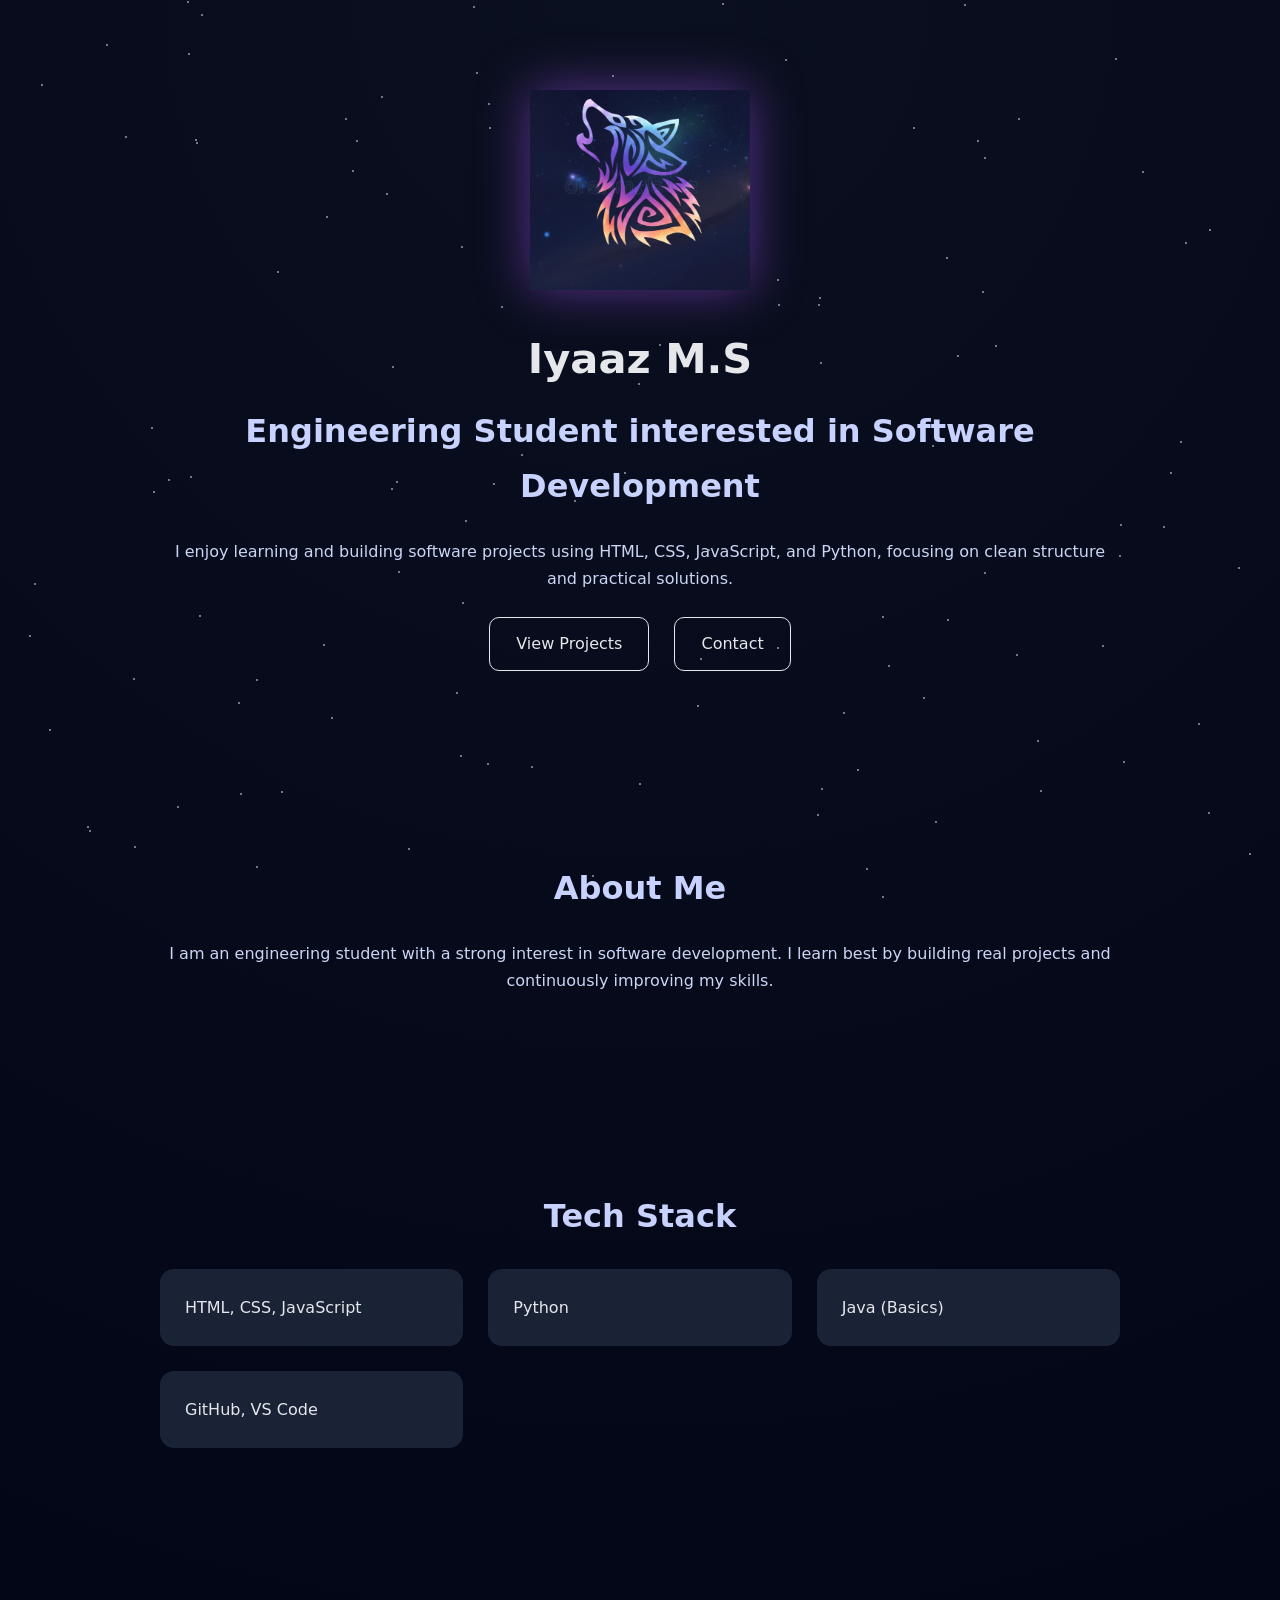
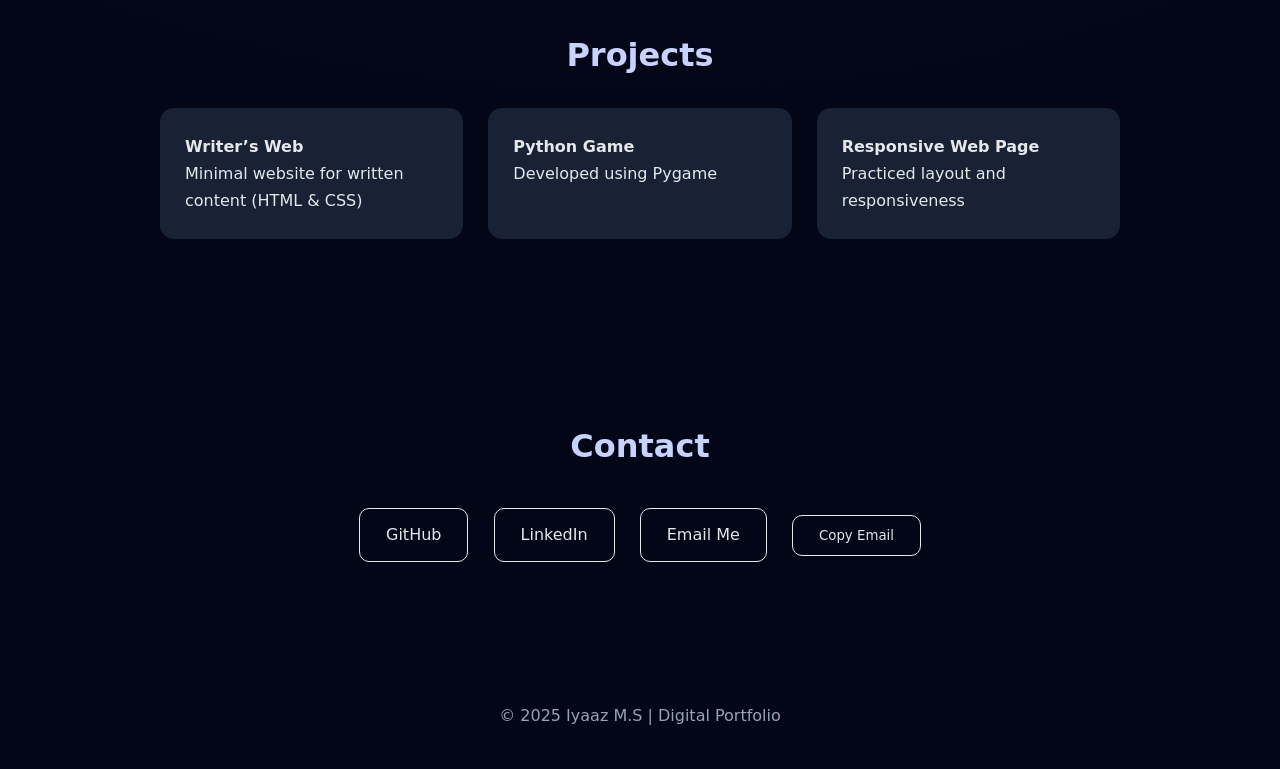
==== index.html @ 997bd8ee "Add files via upload" ====
<!DOCTYPE html>
<html lang="en">
<head>
<meta charset="UTF-8">
<title>Iyaaz M.S | Digital Portfolio</title>
<meta name="viewport" content="width=device-width, initial-scale=1.0">

<style>
/* ===== RESET ===== */
* {
  margin: 0;
  padding: 0;
  box-sizing: border-box;
  font-family: "Segoe UI", system-ui, sans-serif;
}

html {
  scroll-behavior: smooth;
}

/* ===== BACKGROUND ===== */
body {
  background: radial-gradient(circle at top, #0b1020, #020617 70%);
  color: #e5e7eb;
  line-height: 1.7;
  overflow-x: hidden;
}

/* ===== STARS ===== */
.star {
  position: fixed;
  width: 2px;
  height: 2px;
  background: white;
  border-radius: 50%;
  opacity: 0.6;
  animation: twinkle 3s infinite ease-in-out;
  z-index: -1;
}

@keyframes twinkle {
  0%,100% { opacity: 0.2; }
  50% { opacity: 1; }
}

/* ===== SECTIONS ===== */
section {
  max-width: 1000px;
  margin: auto;
  padding: 90px 20px;
  text-align: center;
}

/* ===== HERO IMAGE ===== */
.hero-logo img {
  width: 220px;
  max-width: 80vw;
  margin-bottom: 25px;
  filter: drop-shadow(0 0 25px rgba(168,85,247,0.5));
}

/* ===== TEXT ===== */
h1 {
  font-size: 2.6rem;
  margin-bottom: 10px;
}

h2 {
  font-size: 2rem;
  color: #c7d2fe;
  margin-bottom: 25px;
}

p {
  color: #cbd5f5;
  margin-bottom: 15px;
}

/* ===== BUTTONS ===== */
.btn {
  display: inline-block;
  margin: 10px;
  padding: 12px 26px;
  border: 1px solid #e5e7eb;
  color: #e5e7eb;
  text-decoration: none;
  border-radius: 10px;
  transition: all .25s ease;
  background: transparent;
  cursor: pointer;
}

.btn:hover {
  background: #e5e7eb;
  color: #020617;
}

/* ===== CARDS ===== */
.cards {
  display: grid;
  grid-template-columns: repeat(auto-fit, minmax(240px, 1fr));
  gap: 25px;
  text-align: left;
}

.card {
  background: rgba(30,41,59,.85);
  padding: 25px;
  border-radius: 14px;
}

/* ===== FOOTER ===== */
footer {
  padding: 40px;
  text-align: center;
  color: #94a3b8;
  background: #020617;
}
</style>
</head>

<body>

<!-- STAR BACKGROUND -->
<script>
for (let i = 0; i < 120; i++) {
  const star = document.createElement("div");
  star.className = "star";
  star.style.top = Math.random() * 100 + "%";
  star.style.left = Math.random() * 100 + "%";
  star.style.animationDelay = Math.random() * 3 + "s";
  document.body.appendChild(star);
}
</script>

<!-- ================= HERO ================= -->
<section id="hero">

  <div class="hero-logo">
    <img src="wolf.png" alt="Wolf Logo">
  </div>

  <h1>Iyaaz M.S</h1>
  <h2>Engineering Student interested in Software Development</h2>

  <p>
    I enjoy learning and building software projects using HTML, CSS,
    JavaScript, and Python, focusing on clean structure and practical solutions.
  </p>

  <a href="#projects" class="btn">View Projects</a>
  <a href="#contact" class="btn">Contact</a>
</section>

<!-- ================= ABOUT ================= -->
<section id="about">
  <h2>About Me</h2>
  <p>
    I am an engineering student with a strong interest in software development.
    I learn best by building real projects and continuously improving my skills.
  </p>
</section>

<!-- ================= SKILLS ================= -->
<section id="skills">
  <h2>Tech Stack</h2>
  <div class="cards">
    <div class="card">HTML, CSS, JavaScript</div>
    <div class="card">Python</div>
    <div class="card">Java (Basics)</div>
    <div class="card">GitHub, VS Code</div>
  </div>
</section>

<!-- ================= PROJECTS ================= -->
<section id="projects">
  <h2>Projects</h2>
  <div class="cards">
    <div class="card">
      <strong>Writer’s Web</strong><br>
      Minimal website for written content (HTML & CSS)
    </div>
    <div class="card">
      <strong>Python Game</strong><br>
      Developed using Pygame
    </div>
    <div class="card">
      <strong>Responsive Web Page</strong><br>
      Practiced layout and responsiveness
    </div>
  </div>
</section>

<!-- ================= CONTACT ================= -->
<section id="contact">
  <h2>Contact</h2>

  <a class="btn"
     href="https://github.com/iyaazms1"
     target="_blank">
     GitHub
  </a>

  <a class="btn"
     href="https://www.linkedin.com/in/iyaaz-m-s-5449a7329"
     target="_blank">
     LinkedIn
  </a>

  <a class="btn"
     href="https://mail.google.com/mail/?view=cm&fs=1&to=iyaazms1@gmail.com"
     target="_blank">
     Email Me
  </a>

  <button class="btn"
          onclick="navigator.clipboard.writeText('iyaazms1@gmail.com')">
    Copy Email
  </button>
</section>

<footer>
  © 2025 Iyaaz M.S | Digital Portfolio
</footer>

</body>
</html>
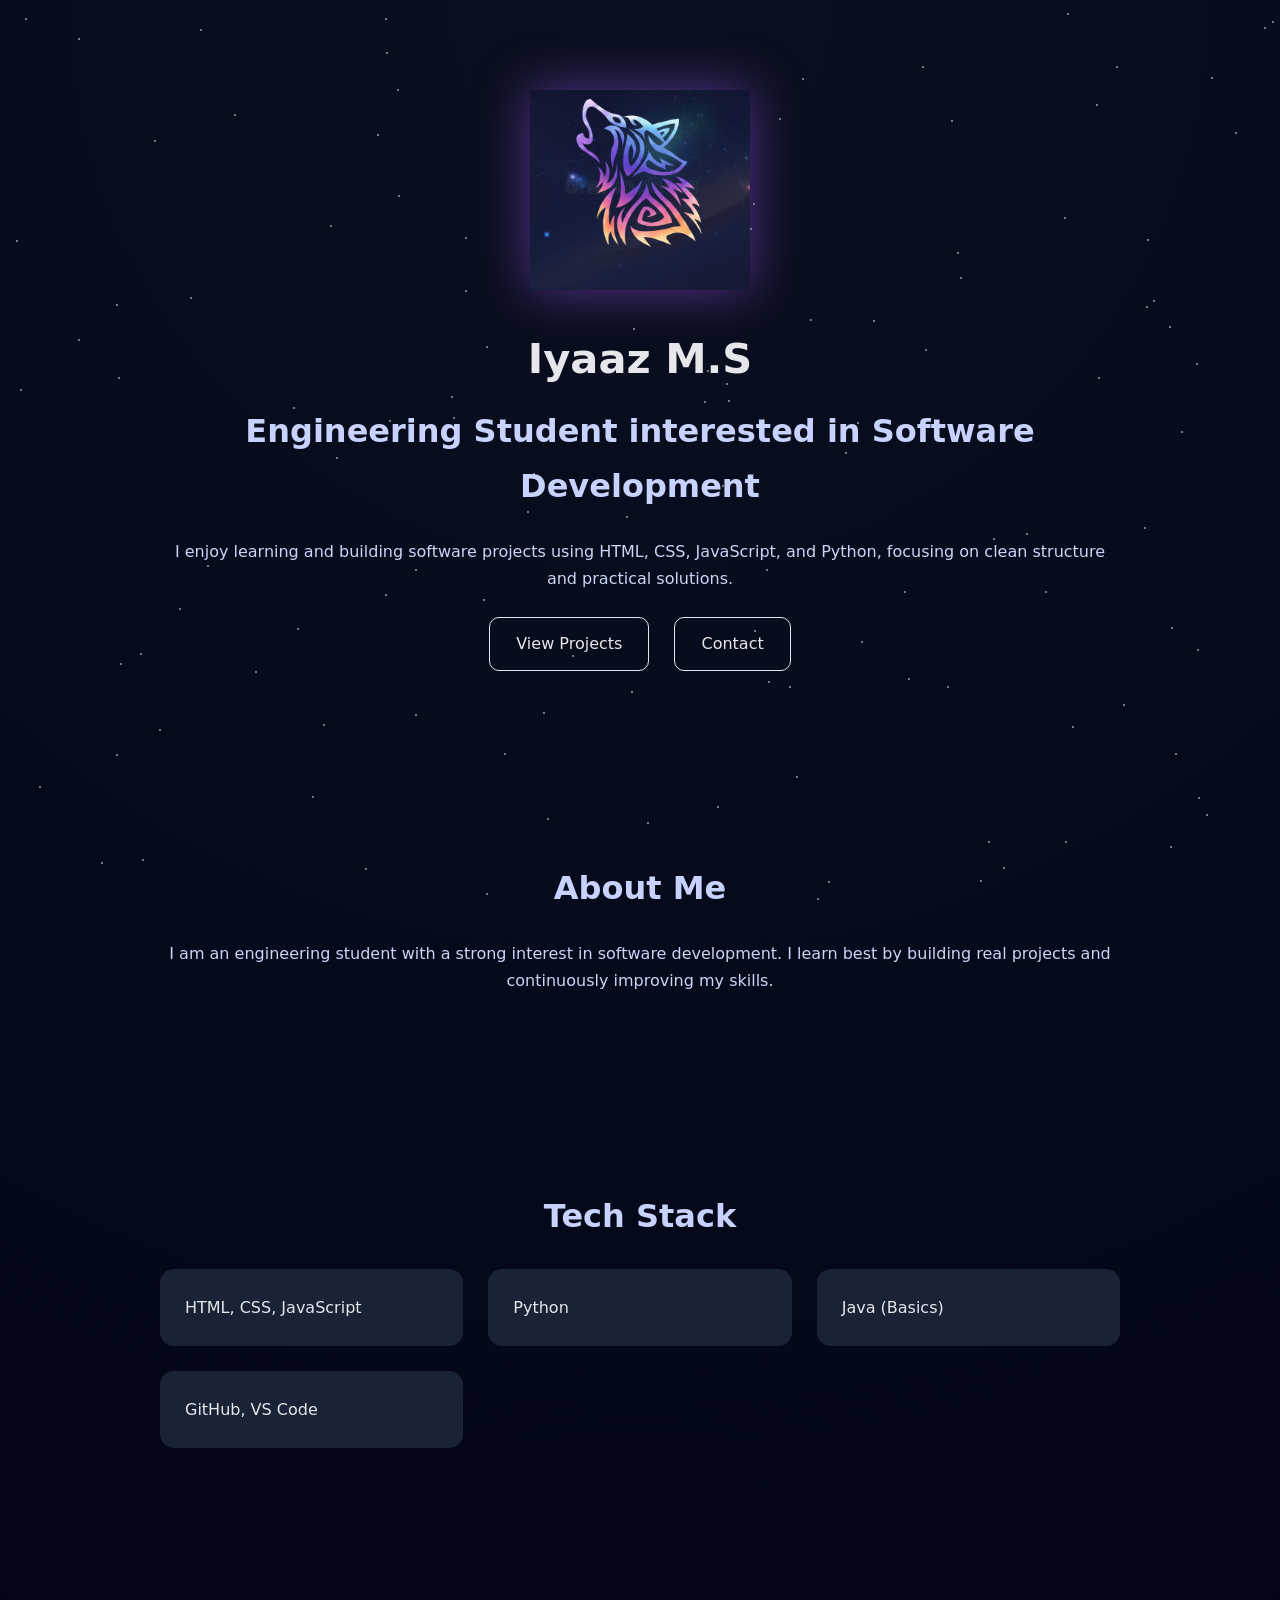
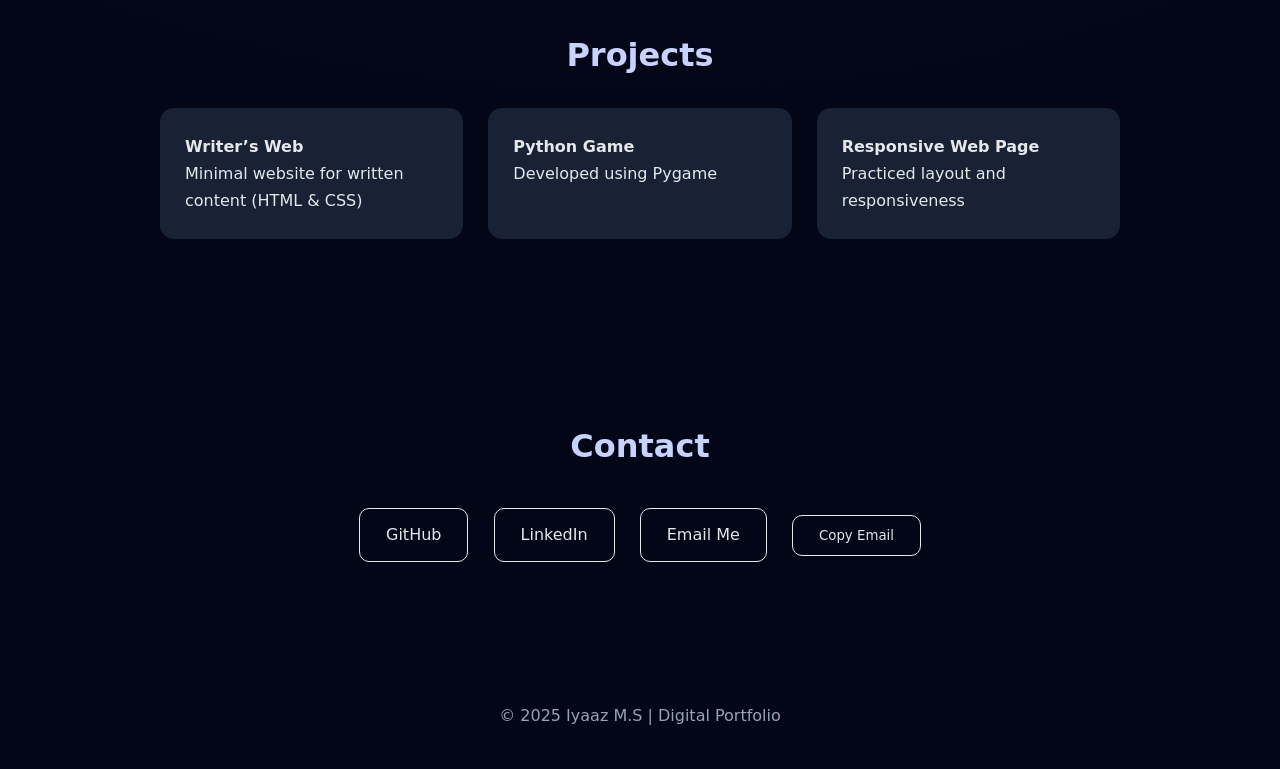
==== commit cd54acf1: "Add files via upload" ====
--- a/index.html
+++ b/index.html
@@ -196,7 +196,7 @@
   <h2>Contact</h2>
 
   <a class="btn"
-     href="https://github.com/iyaazms1"
+     href="https://github.com/iyaazms1-dot"
      target="_blank">
      GitHub
   </a>
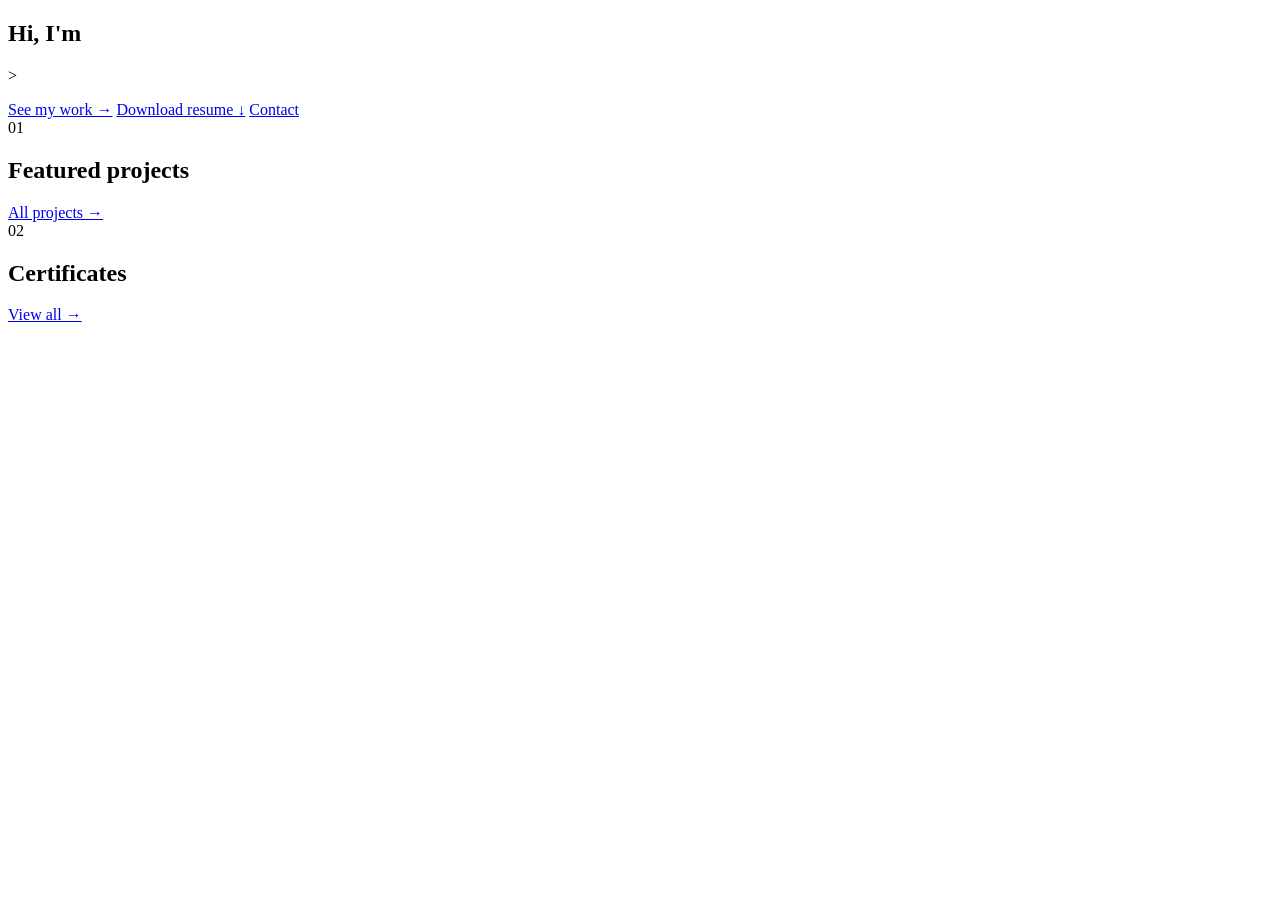
==== commit cd3ab13a: "Add files via upload" ====
--- a/index.html
+++ b/index.html
@@ -1,227 +1,64 @@
-<!DOCTYPE html>
-<html lang="en">
-<head>
-<meta charset="UTF-8">
-<title>Iyaaz M.S | Digital Portfolio</title>
-<meta name="viewport" content="width=device-width, initial-scale=1.0">
-
-<style>
-/* ===== RESET ===== */
-* {
-  margin: 0;
-  padding: 0;
-  box-sizing: border-box;
-  font-family: "Segoe UI", system-ui, sans-serif;
-}
-
-html {
-  scroll-behavior: smooth;
-}
-
-/* ===== BACKGROUND ===== */
-body {
-  background: radial-gradient(circle at top, #0b1020, #020617 70%);
-  color: #e5e7eb;
-  line-height: 1.7;
-  overflow-x: hidden;
-}
-
-/* ===== STARS ===== */
-.star {
-  position: fixed;
-  width: 2px;
-  height: 2px;
-  background: white;
-  border-radius: 50%;
-  opacity: 0.6;
-  animation: twinkle 3s infinite ease-in-out;
-  z-index: -1;
-}
-
-@keyframes twinkle {
-  0%,100% { opacity: 0.2; }
-  50% { opacity: 1; }
-}
-
-/* ===== SECTIONS ===== */
-section {
-  max-width: 1000px;
-  margin: auto;
-  padding: 90px 20px;
-  text-align: center;
-}
-
-/* ===== HERO IMAGE ===== */
-.hero-logo img {
-  width: 220px;
-  max-width: 80vw;
-  margin-bottom: 25px;
-  filter: drop-shadow(0 0 25px rgba(168,85,247,0.5));
-}
-
-/* ===== TEXT ===== */
-h1 {
-  font-size: 2.6rem;
-  margin-bottom: 10px;
-}
-
-h2 {
-  font-size: 2rem;
-  color: #c7d2fe;
-  margin-bottom: 25px;
-}
-
-p {
-  color: #cbd5f5;
-  margin-bottom: 15px;
-}
-
-/* ===== BUTTONS ===== */
-.btn {
-  display: inline-block;
-  margin: 10px;
-  padding: 12px 26px;
-  border: 1px solid #e5e7eb;
-  color: #e5e7eb;
-  text-decoration: none;
-  border-radius: 10px;
-  transition: all .25s ease;
-  background: transparent;
-  cursor: pointer;
-}
-
-.btn:hover {
-  background: #e5e7eb;
-  color: #020617;
-}
-
-/* ===== CARDS ===== */
-.cards {
-  display: grid;
-  grid-template-columns: repeat(auto-fit, minmax(240px, 1fr));
-  gap: 25px;
-  text-align: left;
-}
-
-.card {
-  background: rgba(30,41,59,.85);
-  padding: 25px;
-  border-radius: 14px;
-}
-
-/* ===== FOOTER ===== */
-footer {
-  padding: 40px;
-  text-align: center;
-  color: #94a3b8;
-  background: #020617;
-}
-</style>
-</head>
-
-<body>
-
-<!-- STAR BACKGROUND -->
-<script>
-for (let i = 0; i < 120; i++) {
-  const star = document.createElement("div");
-  star.className = "star";
-  star.style.top = Math.random() * 100 + "%";
-  star.style.left = Math.random() * 100 + "%";
-  star.style.animationDelay = Math.random() * 3 + "s";
-  document.body.appendChild(star);
-}
-</script>
-
-<!-- ================= HERO ================= -->
-<section id="hero">
-
-  <div class="hero-logo">
-    <img src="wolf.png" alt="Wolf Logo">
-  </div>
-
-  <h1>Iyaaz M.S</h1>
-  <h2>Engineering Student interested in Software Development</h2>
-
-  <p>
-    I enjoy learning and building software projects using HTML, CSS,
-    JavaScript, and Python, focusing on clean structure and practical solutions.
-  </p>
-
-  <a href="#projects" class="btn">View Projects</a>
-  <a href="#contact" class="btn">Contact</a>
-</section>
-
-<!-- ================= ABOUT ================= -->
-<section id="about">
-  <h2>About Me</h2>
-  <p>
-    I am an engineering student with a strong interest in software development.
-    I learn best by building real projects and continuously improving my skills.
-  </p>
-</section>
-
-<!-- ================= SKILLS ================= -->
-<section id="skills">
-  <h2>Tech Stack</h2>
-  <div class="cards">
-    <div class="card">HTML, CSS, JavaScript</div>
-    <div class="card">Python</div>
-    <div class="card">Java (Basics)</div>
-    <div class="card">GitHub, VS Code</div>
-  </div>
-</section>
-
-<!-- ================= PROJECTS ================= -->
-<section id="projects">
-  <h2>Projects</h2>
-  <div class="cards">
-    <div class="card">
-      <strong>Writer’s Web</strong><br>
-      Minimal website for written content (HTML & CSS)
-    </div>
-    <div class="card">
-      <strong>Python Game</strong><br>
-      Developed using Pygame
-    </div>
-    <div class="card">
-      <strong>Responsive Web Page</strong><br>
-      Practiced layout and responsiveness
-    </div>
-  </div>
-</section>
-
-<!-- ================= CONTACT ================= -->
-<section id="contact">
-  <h2>Contact</h2>
-
-  <a class="btn"
-     href="https://github.com/iyaazms1-dot"
-     target="_blank">
-     GitHub
-  </a>
-
-  <a class="btn"
-     href="https://www.linkedin.com/in/iyaaz-m-s-5449a7329"
-     target="_blank">
-     LinkedIn
-  </a>
-
-  <a class="btn"
-     href="https://mail.google.com/mail/?view=cm&fs=1&to=iyaazms1@gmail.com"
-     target="_blank">
-     Email Me
-  </a>
-
-  <button class="btn"
-          onclick="navigator.clipboard.writeText('iyaazms1@gmail.com')">
-    Copy Email
-  </button>
-</section>
-
-<footer>
-  © 2025 Iyaaz M.S | Digital Portfolio
-</footer>
-
-</body>
-</html>
+<!DOCTYPE html>
+<html lang="en">
+<head>
+  <meta charset="UTF-8">
+  <meta name="viewport" content="width=device-width, initial-scale=1">
+  <title>Iyaaz Muhammad Shabaz — Portfolio</title>
+  <meta property="og:title" content="Iyaaz Muhammad Shabaz — Portfolio">
+  <meta property="og:description" content="Computer Science engineering student exploring full-stack development, backend systems and AI research.">
+  <meta property="og:type" content="website">
+  <meta name="description" content="Portfolio of Iyaaz Muhammad Shabaz — software developer exploring full-stack development and AI research.">
+  <link rel="preconnect" href="https://fonts.googleapis.com">
+  <link rel="stylesheet" href="https://fonts.googleapis.com/css2?family=Inter:wght@400;600&family=JetBrains+Mono:wght@500;700&family=Space+Grotesk:wght@500;700&display=swap">
+  <link rel="stylesheet" href="css/style.css">
+</head>
+<body data-page="home">
+  <div id="site-header"></div>
+
+  <main>
+    <section class="hero">
+      <div class="container hero-grid">
+        <div>
+          <span class="kicker" id="heroAvail"></span>
+          <h1>Hi, I'm <span class="hl" id="heroName"></span></h1>
+          <div class="rotator">&gt; <span id="rotatorText"></span><span class="caret"></span></div>
+          <p class="lead" id="heroTagline"></p>
+          <div class="hero-actions">
+            <a class="btn" href="projects.html">See my work →</a>
+            <a class="btn alt" id="resumeBtn" href="#" target="_blank" rel="noopener">Download resume ↓</a>
+            <a class="btn alt" href="contact.html">Contact</a>
+          </div>
+        </div>
+        <div class="photo-frame" id="heroPhoto"></div>
+      </div>
+    </section>
+
+    <div class="marquee"><div class="marquee-inner" id="marqueeInner"></div></div>
+
+    <section class="section">
+      <div class="container">
+        <div class="grid g4" id="stats"></div>
+      </div>
+    </section>
+
+    <section class="section" style="padding-top:0">
+      <div class="container">
+        <div class="section-title"><span class="num">01</span><h2>Featured projects</h2><a class="btn sm alt" href="projects.html">All projects →</a></div>
+        <div class="grid g3" id="featuredProjects"></div>
+      </div>
+    </section>
+
+    <section class="section" style="padding-top:0">
+      <div class="container">
+        <div class="section-title"><span class="num">02</span><h2>Certificates</h2><a class="btn sm alt" href="certifications.html">View all →</a></div>
+        <div class="grid g3" id="latestCerts"></div>
+      </div>
+    </section>
+  </main>
+
+  <div id="site-footer"></div>
+  <script src="https://cdnjs.cloudflare.com/ajax/libs/jquery/3.7.1/jquery.min.js"></script>
+  <script src="js/data.js"></script>
+  <script src="js/main.js"></script>
+</body>
+</html>
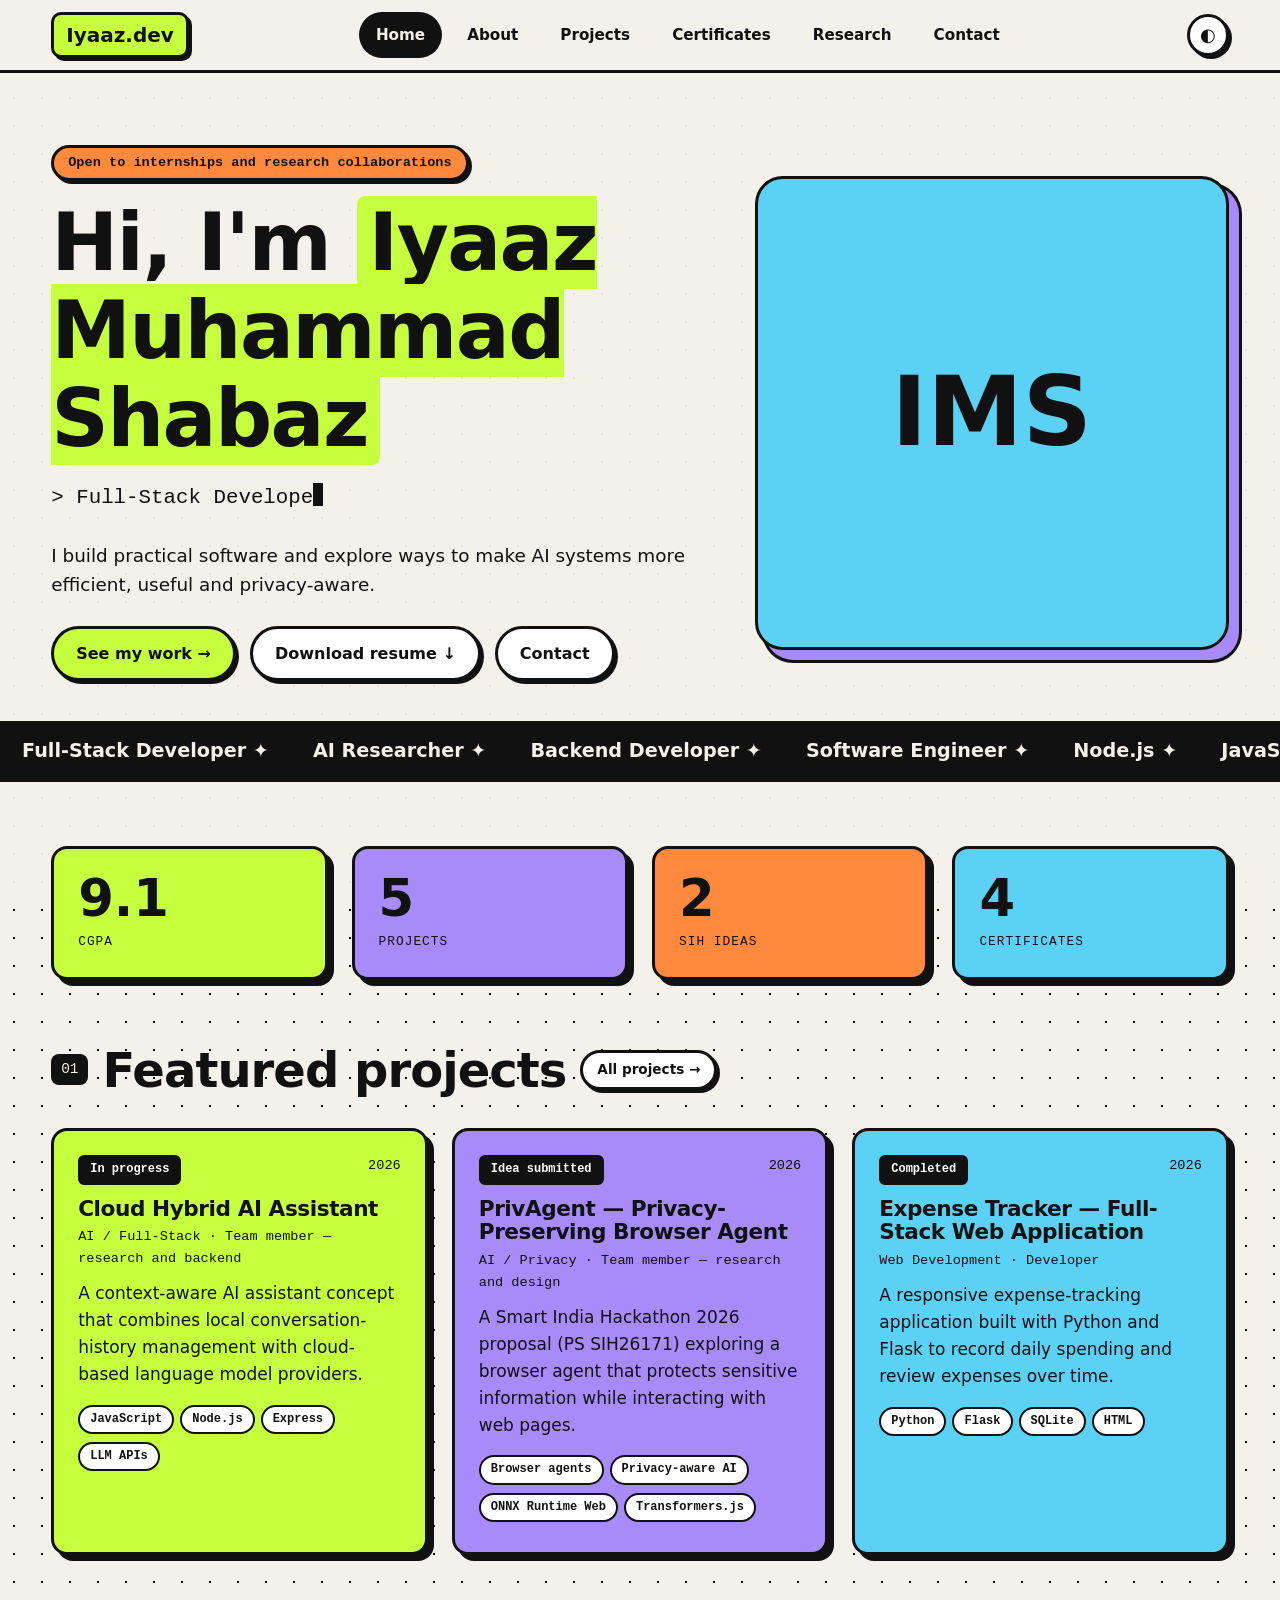
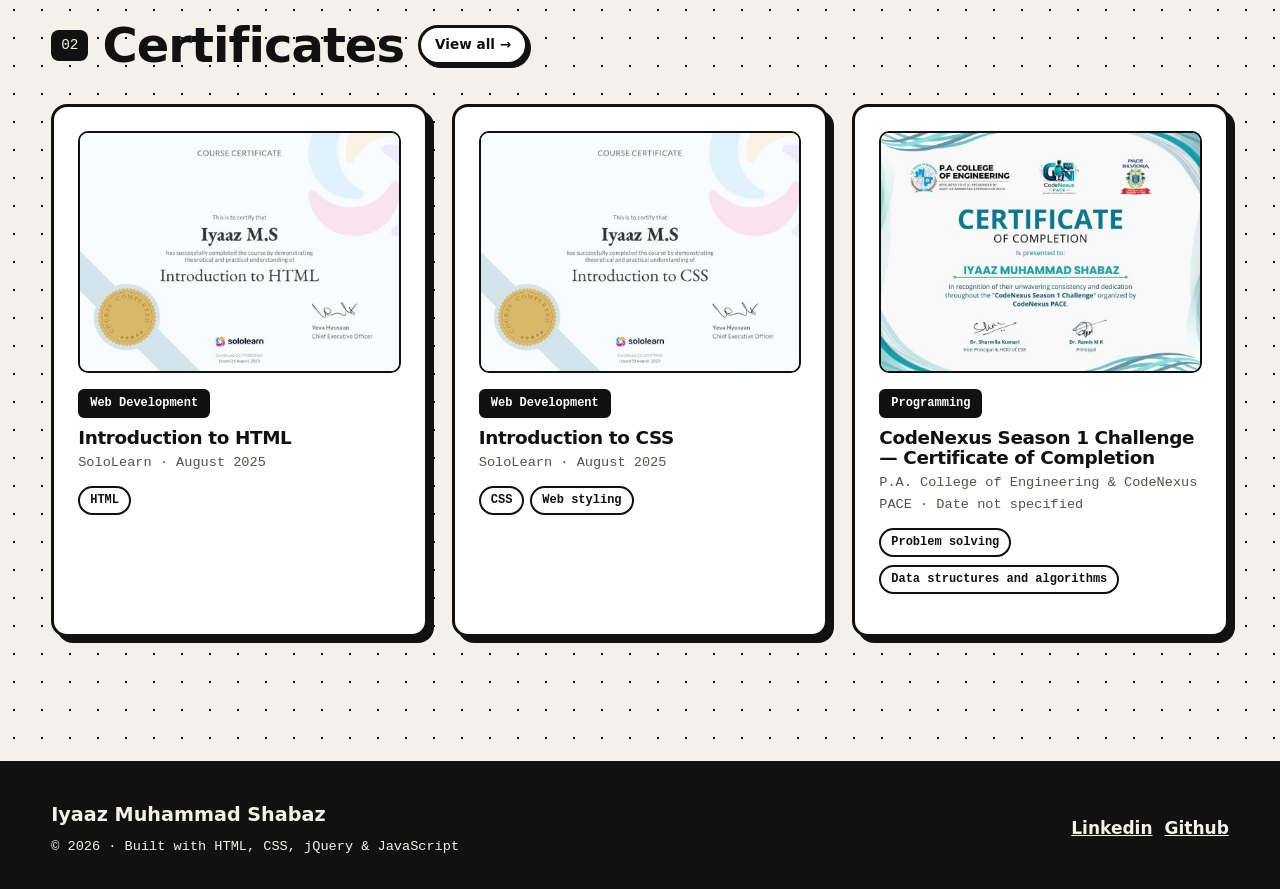
==== commit 8727f09c: "Add files via upload" ====
--- a/index.html
+++ b/index.html
@@ -10,7 +10,7 @@
   <meta name="description" content="Portfolio of Iyaaz Muhammad Shabaz — software developer exploring full-stack development and AI research.">
   <link rel="preconnect" href="https://fonts.googleapis.com">
   <link rel="stylesheet" href="https://fonts.googleapis.com/css2?family=Inter:wght@400;600&family=JetBrains+Mono:wght@500;700&family=Space+Grotesk:wght@500;700&display=swap">
-  <link rel="stylesheet" href="css/style.css">
+  <link rel="stylesheet" href="style.css">
 </head>
 <body data-page="home">
   <div id="site-header"></div>
@@ -58,7 +58,7 @@
 
   <div id="site-footer"></div>
   <script src="https://cdnjs.cloudflare.com/ajax/libs/jquery/3.7.1/jquery.min.js"></script>
-  <script src="js/data.js"></script>
-  <script src="js/main.js"></script>
+  <script src="data.js"></script>
+  <script src="main.js"></script>
 </body>
 </html>
--- a/style.css
+++ b/style.css
@@ -0,0 +1,280 @@
+/* ==========================================================================
+   style.css — "SOLID BLOCK" theme
+   --------------------------------------------------------------------------
+   Look: neo-brutalist + bento grid. Thick black outlines, hard offset shadows,
+   flat saturated colour blocks, big chunky type. Light by default, dark toggle.
+   Change the look of the WHOLE site by editing the tokens in :root below.
+   ========================================================================== */
+
+:root {
+  /* --- colour tokens --- */
+  --bg: #f4f1ea;          /* paper */
+  --surface: #ffffff;
+  --ink: #111111;         /* text + outlines */
+  --muted: #55524b;
+  --lime: #c6ff3d;
+  --violet: #a78bfa;
+  --orange: #ff8a3d;
+  --sky: #5ad1f5;
+  --pink: #ff7eb6;
+  --border: 3px solid var(--ink);
+  --shadow: 6px 6px 0 var(--ink);
+  --shadow-sm: 3px 3px 0 var(--ink);
+  --radius: 16px;
+  --maxw: 1180px;
+  /* --- type --- */
+  --font-display: "Space Grotesk", "Segoe UI", system-ui, sans-serif;
+  --font-body: "Inter", "Segoe UI", system-ui, sans-serif;
+  --font-mono: "JetBrains Mono", ui-monospace, Consolas, monospace;
+}
+
+[data-theme="dark"] {
+  --bg: #121214;
+  --surface: #1c1c20;
+  --ink: #f4f1ea;
+  --muted: #a7a39a;
+  --border: 3px solid #f4f1ea;
+  --shadow: 6px 6px 0 #c6ff3d;
+  --shadow-sm: 3px 3px 0 #c6ff3d;
+}
+/* coloured blocks keep dark text in dark mode */
+[data-theme="dark"] .block { color: #111; }
+[data-theme="dark"] .block * { border-color: #111; }
+
+* { box-sizing: border-box; margin: 0; padding: 0; }
+html { scroll-behavior: smooth; }
+body {
+  background: var(--bg);
+  color: var(--ink);
+  font-family: var(--font-body);
+  font-size: 17px;
+  line-height: 1.6;
+  background-image: radial-gradient(var(--ink) 1px, transparent 1px);
+  background-size: 28px 28px;
+  background-position: 0 0;
+}
+/* dotted paper texture, very subtle */
+body::before {
+  content: ""; position: fixed; inset: 0; background: var(--bg); opacity: .94; z-index: -1;
+}
+img { max-width: 100%; display: block; }
+a { color: inherit; }
+h1, h2, h3, h4 { font-family: var(--font-display); line-height: 1.1; letter-spacing: -0.02em; }
+h1 { font-size: clamp(2.6rem, 7vw, 5rem); font-weight: 700; }
+h2 { font-size: clamp(1.9rem, 4vw, 3rem); font-weight: 700; }
+h3 { font-size: 1.35rem; font-weight: 700; }
+.mono { font-family: var(--font-mono); font-size: .85rem; }
+.muted { color: var(--muted); }
+.container { width: min(var(--maxw), 92vw); margin-inline: auto; }
+.section { padding: 64px 0; }
+.sr-only { position: absolute; width: 1px; height: 1px; overflow: hidden; clip: rect(0 0 0 0); }
+
+/* ---------- header / nav ---------- */
+.site-header {
+  position: sticky; top: 0; z-index: 50;
+  background: var(--bg); border-bottom: var(--border);
+}
+.nav { display: flex; align-items: center; justify-content: space-between; gap: 16px; padding: 12px 0; }
+.logo {
+  font-family: var(--font-display); font-weight: 700; font-size: 1.25rem; text-decoration: none;
+  background: var(--lime); color: #111; border: var(--border); border-radius: 10px;
+  padding: 4px 12px; box-shadow: var(--shadow-sm);
+}
+.nav-links { display: flex; gap: 8px; list-style: none; align-items: center; }
+.nav-links a {
+  display: block; padding: 8px 14px; border: 3px solid transparent; border-radius: 999px;
+  text-decoration: none; font-weight: 600; font-size: .95rem;
+}
+.nav-links a:hover { border-color: var(--ink); }
+.nav-links a.active { background: var(--ink); color: var(--bg); }
+.icon-btn {
+  border: var(--border); background: var(--surface); color: var(--ink); width: 42px; height: 42px;
+  border-radius: 50%; cursor: pointer; font-size: 1.1rem; box-shadow: var(--shadow-sm);
+}
+.icon-btn:active { transform: translate(2px, 2px); box-shadow: none; }
+.menu-toggle { display: none; }
+
+/* ---------- buttons ---------- */
+.btn {
+  display: inline-flex; align-items: center; gap: 8px; cursor: pointer;
+  font-family: var(--font-display); font-weight: 700; font-size: 1rem; text-decoration: none;
+  padding: 12px 22px; border: var(--border); border-radius: 999px;
+  background: var(--lime); color: #111; box-shadow: var(--shadow-sm);
+  transition: transform .12s, box-shadow .12s;
+}
+.btn:hover { transform: translate(-2px, -2px); box-shadow: 5px 5px 0 var(--ink); }
+.btn:active { transform: translate(3px, 3px); box-shadow: none; }
+.btn.alt { background: var(--surface); color: var(--ink); }
+.btn.sm { padding: 6px 14px; font-size: .85rem; }
+
+/* ---------- block cards (THE signature element) ---------- */
+.block {
+  background: var(--surface); border: var(--border); border-radius: var(--radius);
+  box-shadow: var(--shadow); padding: 24px;
+  transition: transform .15s, box-shadow .15s;
+}
+a.block, .block.hoverable { text-decoration: none; display: block; }
+.block.hoverable:hover { transform: translate(-3px, -3px); box-shadow: 9px 9px 0 var(--ink); }
+.block.lime { background: var(--lime); color: #111; }
+.block.violet { background: var(--violet); color: #111; }
+.block.orange { background: var(--orange); color: #111; }
+.block.sky { background: var(--sky); color: #111; }
+.block.pink { background: var(--pink); color: #111; }
+.block.dark { background: #111; color: #f4f1ea; }
+.tag {
+  display: inline-block; font-family: var(--font-mono); font-size: .75rem; font-weight: 700;
+  padding: 3px 10px; border: 2px solid #111; border-radius: 999px; background: #fff; color: #111;
+  margin: 0 6px 6px 0;
+}
+.chip { background: #111; color: #fff; }
+.section-title { display: flex; align-items: center; gap: 14px; margin-bottom: 32px; flex-wrap: wrap; }
+.section-title .num {
+  font-family: var(--font-mono); background: var(--ink); color: var(--bg);
+  padding: 4px 10px; border-radius: 8px; font-size: .9rem;
+}
+
+/* ---------- grids ---------- */
+.grid { display: grid; gap: 24px; }
+.g2 { grid-template-columns: repeat(2, 1fr); }
+.g3 { grid-template-columns: repeat(3, 1fr); }
+.g4 { grid-template-columns: repeat(4, 1fr); }
+.bento { display: grid; gap: 24px; grid-template-columns: repeat(12, 1fr); }
+.span-4 { grid-column: span 4; } .span-5 { grid-column: span 5; } .span-6 { grid-column: span 6; }
+.span-7 { grid-column: span 7; } .span-8 { grid-column: span 8; } .span-12 { grid-column: span 12; }
+
+/* ---------- hero ---------- */
+.hero { padding: 72px 0 40px; }
+.hero-grid { display: grid; grid-template-columns: 1.4fr 1fr; gap: 40px; align-items: center; }
+.kicker {
+  display: inline-block; background: var(--orange); color: #111; border: var(--border);
+  border-radius: 999px; padding: 4px 14px; font-family: var(--font-mono); font-size: .85rem;
+  font-weight: 700; margin-bottom: 18px; box-shadow: var(--shadow-sm);
+}
+.hero h1 .hl { background: var(--lime); color: #111; padding: 0 .15em; border-radius: 8px; box-decoration-break: clone; }
+.rotator { font-family: var(--font-mono); font-size: 1.3rem; margin: 18px 0; min-height: 2em; }
+.rotator .caret { display: inline-block; width: 10px; height: 1.1em; background: var(--ink); vertical-align: -3px; animation: blink 1s steps(1) infinite; }
+@keyframes blink { 50% { opacity: 0; } }
+.hero p.lead { font-size: 1.15rem; max-width: 56ch; margin-bottom: 26px; }
+.hero-actions { display: flex; gap: 14px; flex-wrap: wrap; }
+.photo-frame {
+  border: var(--border); border-radius: 28px; box-shadow: 10px 10px 0 var(--violet), 10px 10px 0 3px var(--ink);
+  background: var(--sky); aspect-ratio: 1; overflow: hidden; display: grid; place-items: center;
+  font-family: var(--font-display); font-size: 6rem; font-weight: 700; color: #111;
+}
+.photo-frame img { width: 100%; height: 100%; object-fit: cover; }
+
+/* ---------- marquee strip ---------- */
+.marquee { border-block: var(--border); background: var(--ink); color: var(--bg); overflow: hidden; white-space: nowrap; padding: 12px 0; }
+.marquee-inner { display: inline-block; animation: scroll 30s linear infinite; font-family: var(--font-display); font-weight: 700; font-size: 1.2rem; }
+.marquee-inner span { margin: 0 22px; }
+@keyframes scroll { to { transform: translateX(-50%); } }
+
+/* ---------- stats ---------- */
+.stat .value { font-family: var(--font-display); font-size: 3.2rem; font-weight: 700; line-height: 1; }
+.stat .label { font-family: var(--font-mono); font-size: .8rem; text-transform: uppercase; letter-spacing: .08em; margin-top: 8px; }
+
+/* ---------- skill bars ---------- */
+.skill { margin-bottom: 14px; }
+.skill-top { display: flex; justify-content: space-between; font-weight: 600; font-size: .95rem; margin-bottom: 4px; }
+.bar { height: 16px; border: 2px solid #111; border-radius: 999px; background: #fff; overflow: hidden; }
+.bar > i { display: block; height: 100%; width: 0; background: #111; transition: width 1s cubic-bezier(.2,.8,.2,1); }
+
+/* ---------- timeline ---------- */
+.timeline { position: relative; padding-left: 34px; }
+.timeline::before { content: ""; position: absolute; left: 10px; top: 0; bottom: 0; width: 4px; background: var(--ink); border-radius: 4px; }
+.tl-item { position: relative; margin-bottom: 24px; }
+.tl-item::before {
+  content: ""; position: absolute; left: -33px; top: 22px; width: 20px; height: 20px;
+  border: var(--border); border-radius: 50%; background: var(--lime);
+}
+.tl-item.work::before { background: var(--orange); }
+.tl-item.event::before { background: var(--violet); }
+
+/* ---------- filters ---------- */
+.filters { display: flex; flex-wrap: wrap; gap: 10px; margin-bottom: 28px; }
+.filter-btn {
+  font-family: var(--font-display); font-weight: 700; padding: 8px 18px; cursor: pointer;
+  border: var(--border); border-radius: 999px; background: var(--surface); color: var(--ink);
+}
+.filter-btn.active { background: var(--ink); color: var(--bg); }
+.search {
+  width: min(360px, 100%); padding: 10px 16px; border: var(--border); border-radius: 999px;
+  background: var(--surface); color: var(--ink); font: inherit; margin-bottom: 20px;
+}
+.search:focus, input:focus, textarea:focus { outline: 4px solid var(--violet); outline-offset: 2px; }
+
+/* ---------- cards: certificates, projects, posts ---------- */
+.cert-card .cert-img {
+  border: 2px solid #111; border-radius: 10px; background: #fff; aspect-ratio: 4/3;
+  display: grid; place-items: center; margin-bottom: 14px; overflow: hidden; color: #111;
+  font-family: var(--font-mono); font-size: .8rem;
+}
+.cert-card .cert-img img { width: 100%; height: 100%; object-fit: cover; }
+.cert-card h3 { margin-bottom: 4px; font-size: 1.15rem; }
+.status {
+  display: inline-block; font-family: var(--font-mono); font-size: .75rem; font-weight: 700;
+  padding: 3px 10px; border: 2px solid #111; border-radius: 6px; background: #111; color: #fff;
+}
+.todo { border-style: dashed !important; position: relative; }
+.todo::after {
+  content: "PLACEHOLDER"; position: absolute; top: -12px; right: 14px; background: #ff3d3d; color: #fff;
+  font-family: var(--font-mono); font-size: .65rem; font-weight: 700; padding: 2px 8px; border: 2px solid #111; border-radius: 6px;
+}
+.list-plain { list-style: none; }
+.list-plain li { padding-left: 1.3em; position: relative; margin-bottom: 8px; }
+.list-plain li::before { content: "■"; position: absolute; left: 0; font-size: .7em; top: .35em; }
+
+/* ---------- modal (projects detail) ---------- */
+.modal-back {
+  position: fixed; inset: 0; background: rgba(0,0,0,.6); display: none; z-index: 100;
+  align-items: center; justify-content: center; padding: 20px;
+}
+.modal-back.open { display: flex; }
+.modal { max-width: 720px; width: 100%; max-height: 90vh; overflow: auto; position: relative; }
+.modal .close { position: absolute; top: 14px; right: 14px; }
+
+/* ---------- forms ---------- */
+form .field { margin-bottom: 18px; }
+label { font-family: var(--font-mono); font-size: .85rem; font-weight: 700; display: block; margin-bottom: 6px; }
+input, textarea {
+  width: 100%; padding: 12px 14px; border: var(--border); border-radius: 12px; background: var(--surface);
+  color: var(--ink); font: inherit;
+}
+textarea { min-height: 150px; resize: vertical; }
+.form-msg { margin-top: 12px; font-weight: 700; }
+
+/* ---------- footer ---------- */
+.site-footer { border-top: var(--border); background: var(--ink); color: var(--bg); margin-top: 60px; padding: 36px 0; }
+.footer-inner { display: flex; justify-content: space-between; gap: 20px; flex-wrap: wrap; align-items: center; }
+.footer-links { display: flex; gap: 12px; flex-wrap: wrap; }
+.footer-links a { color: var(--bg); font-weight: 600; }
+
+/* ---------- reveal on scroll (jQuery adds .in) ---------- */
+.reveal { opacity: 0; transform: translateY(24px); transition: opacity .6s, transform .6s; }
+.reveal.in { opacity: 1; transform: none; }
+
+/* ---------- page header (inner pages) ---------- */
+.page-head { padding: 56px 0 8px; }
+.page-head p { max-width: 60ch; margin-top: 12px; font-size: 1.1rem; }
+
+/* ---------- responsive ---------- */
+@media (max-width: 900px) {
+  .hero-grid, .g2 { grid-template-columns: 1fr; }
+  .g3, .g4 { grid-template-columns: repeat(2, 1fr); }
+  .bento > * { grid-column: span 12 !important; }
+  .photo-frame { max-width: 340px; }
+}
+@media (max-width: 720px) {
+  .menu-toggle { display: inline-block; }
+  .nav-links {
+    display: none; position: absolute; top: 100%; left: 0; right: 0; flex-direction: column;
+    background: var(--bg); border-bottom: var(--border); padding: 14px 4vw; align-items: stretch;
+  }
+  .nav-links.open { display: flex; }
+  .g3, .g4 { grid-template-columns: 1fr; }
+}
+@media (prefers-reduced-motion: reduce) {
+  * { animation: none !important; transition: none !important; }
+  .reveal { opacity: 1; transform: none; }
+}
+@media print { .site-header, .site-footer, .marquee { display: none; } body { background: #fff; } }
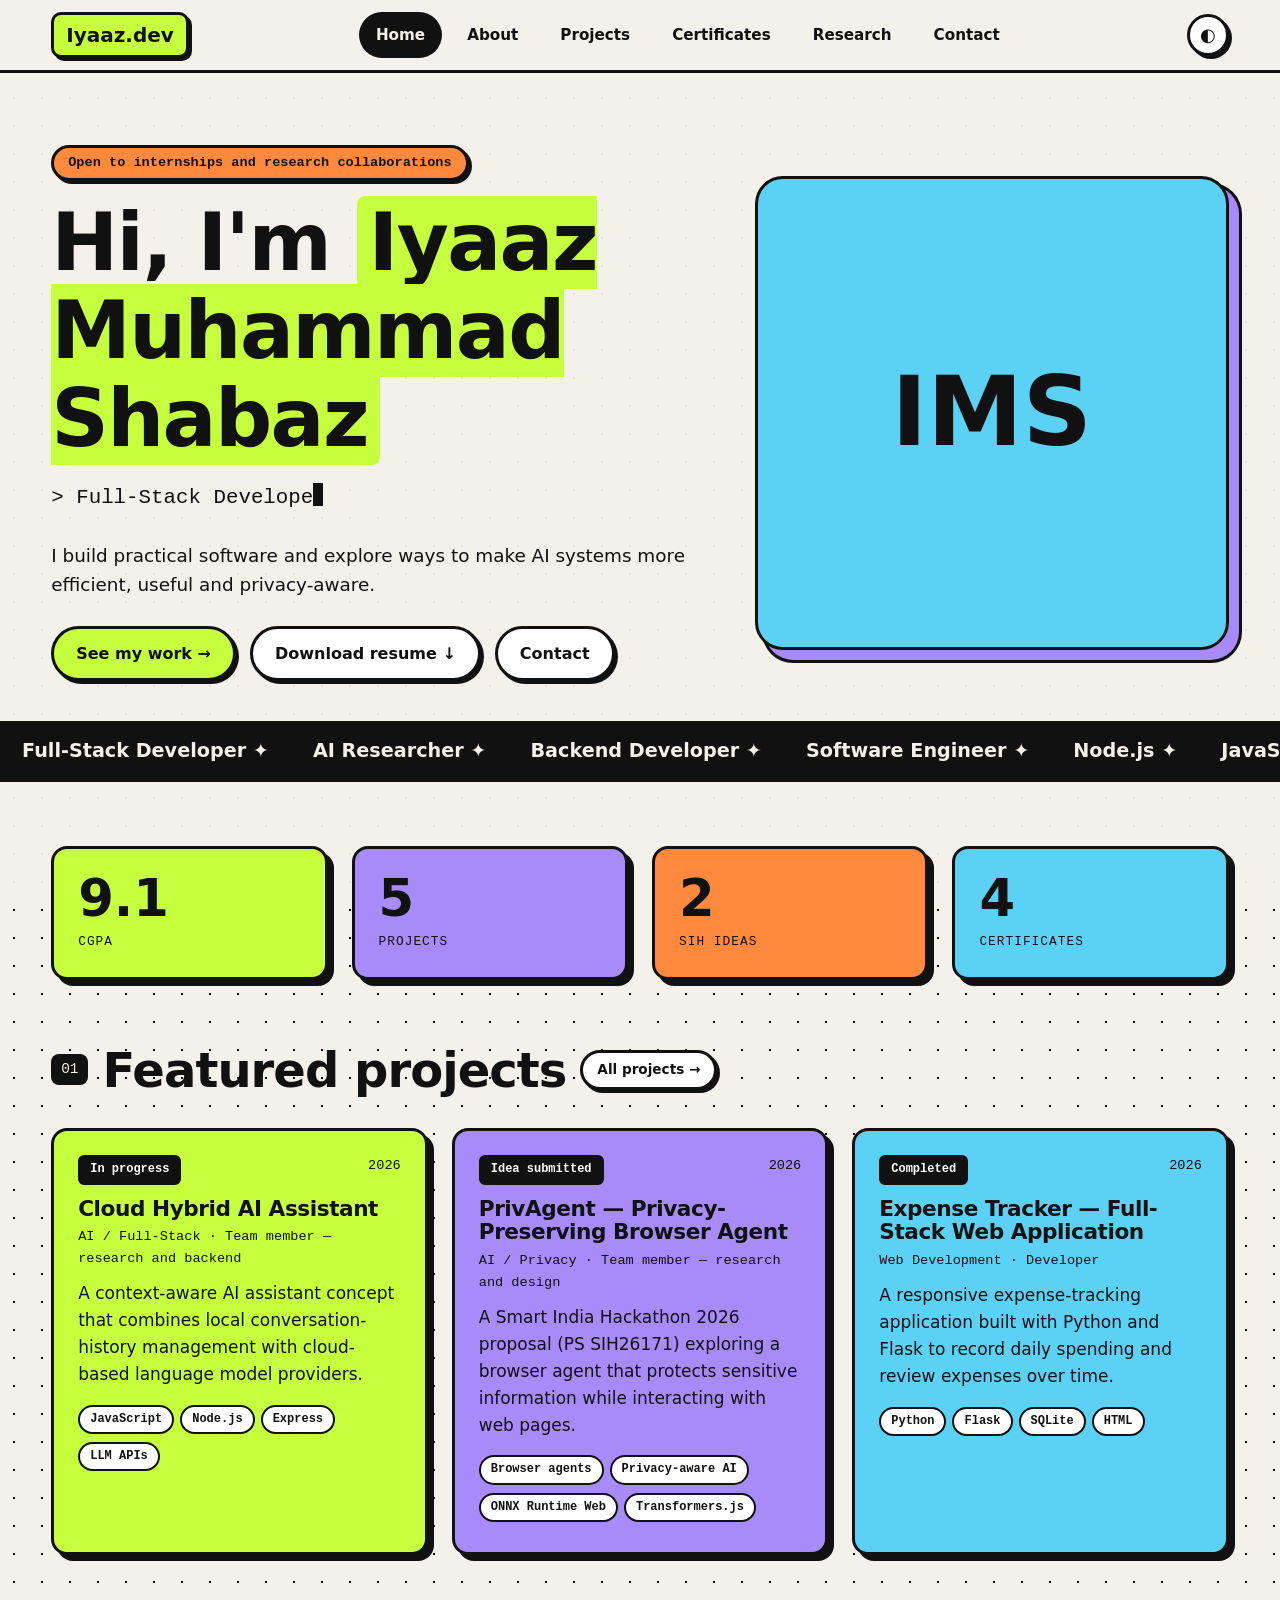
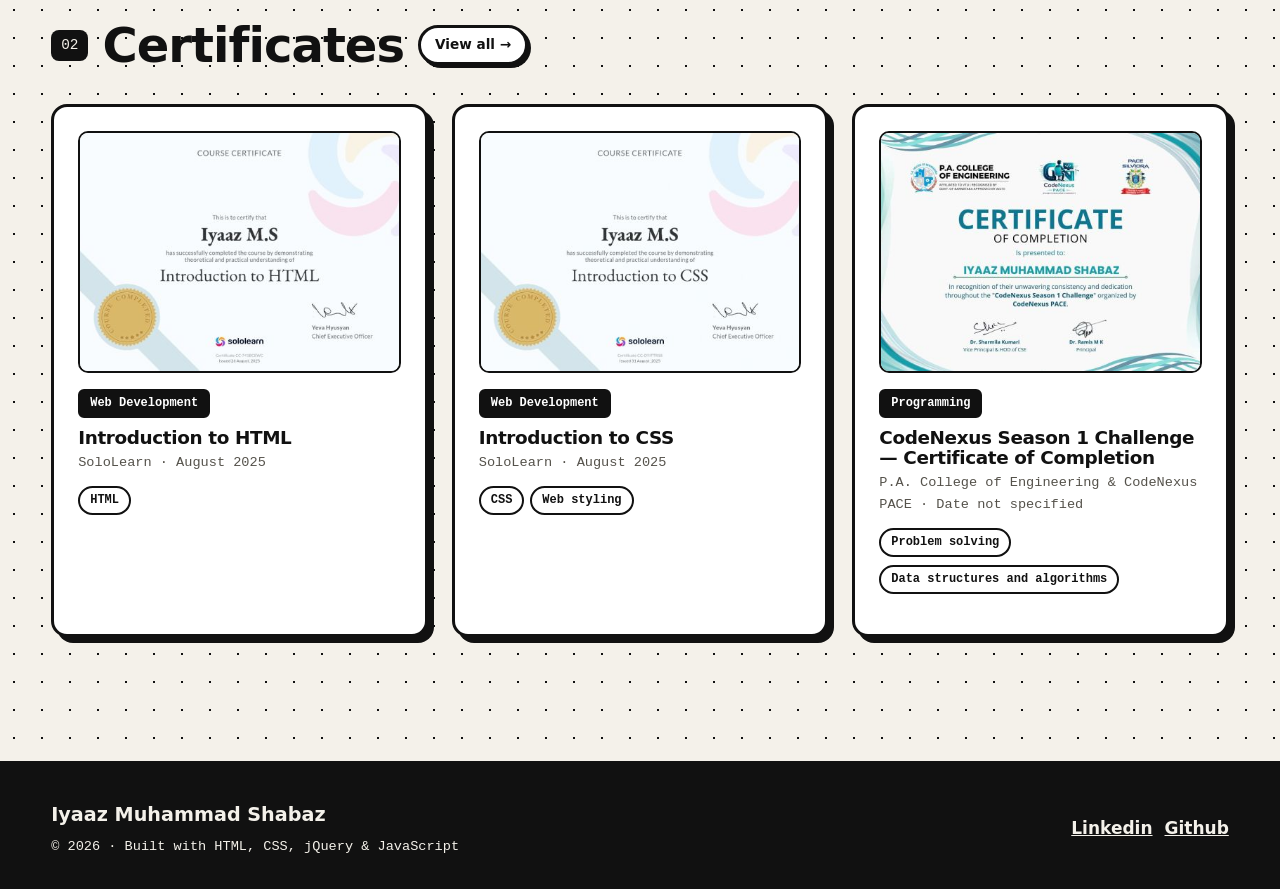
==== commit ff2b8169: "Add files via upload" ====
--- a/index.html
+++ b/index.html
@@ -10,7 +10,7 @@
   <meta name="description" content="Portfolio of Iyaaz Muhammad Shabaz — software developer exploring full-stack development and AI research.">
   <link rel="preconnect" href="https://fonts.googleapis.com">
   <link rel="stylesheet" href="https://fonts.googleapis.com/css2?family=Inter:wght@400;600&family=JetBrains+Mono:wght@500;700&family=Space+Grotesk:wght@500;700&display=swap">
-  <link rel="stylesheet" href="style.css">
+  <link rel="stylesheet" href="./style.css">
 </head>
 <body data-page="home">
   <div id="site-header"></div>
